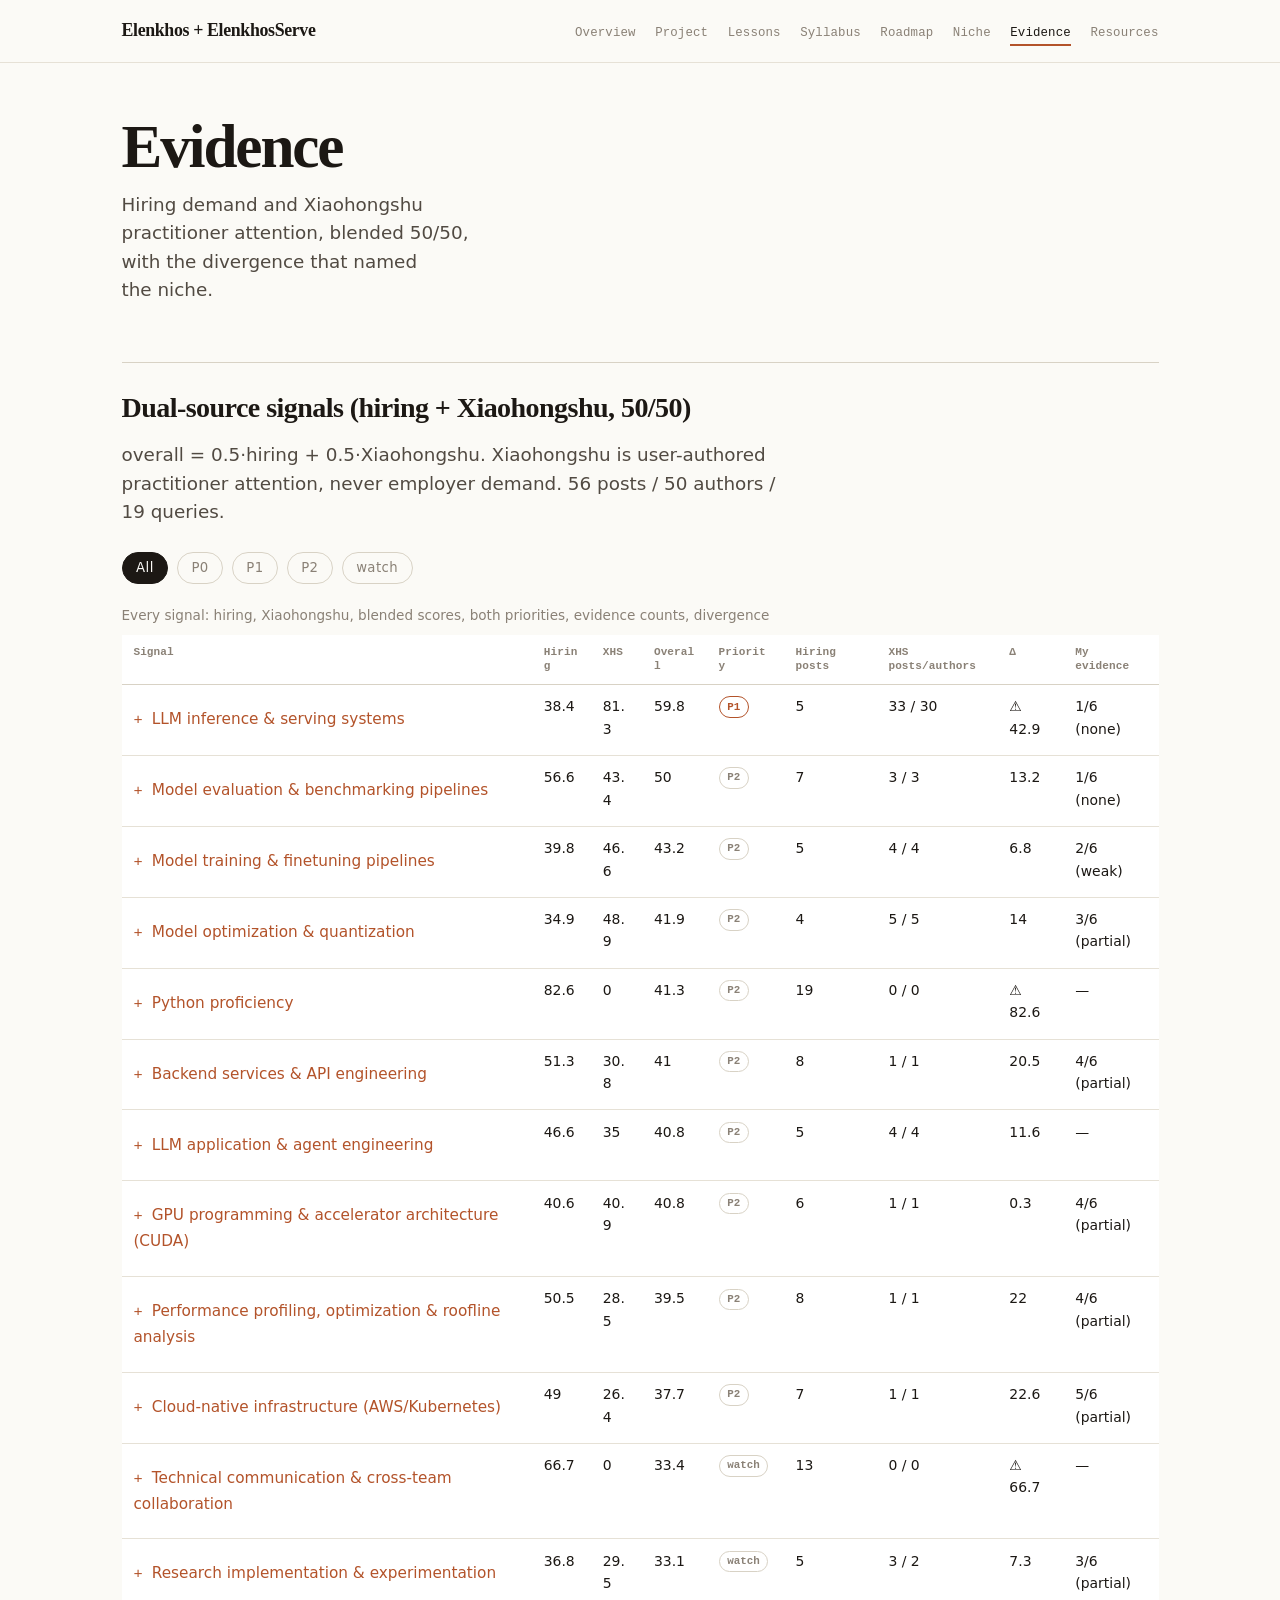
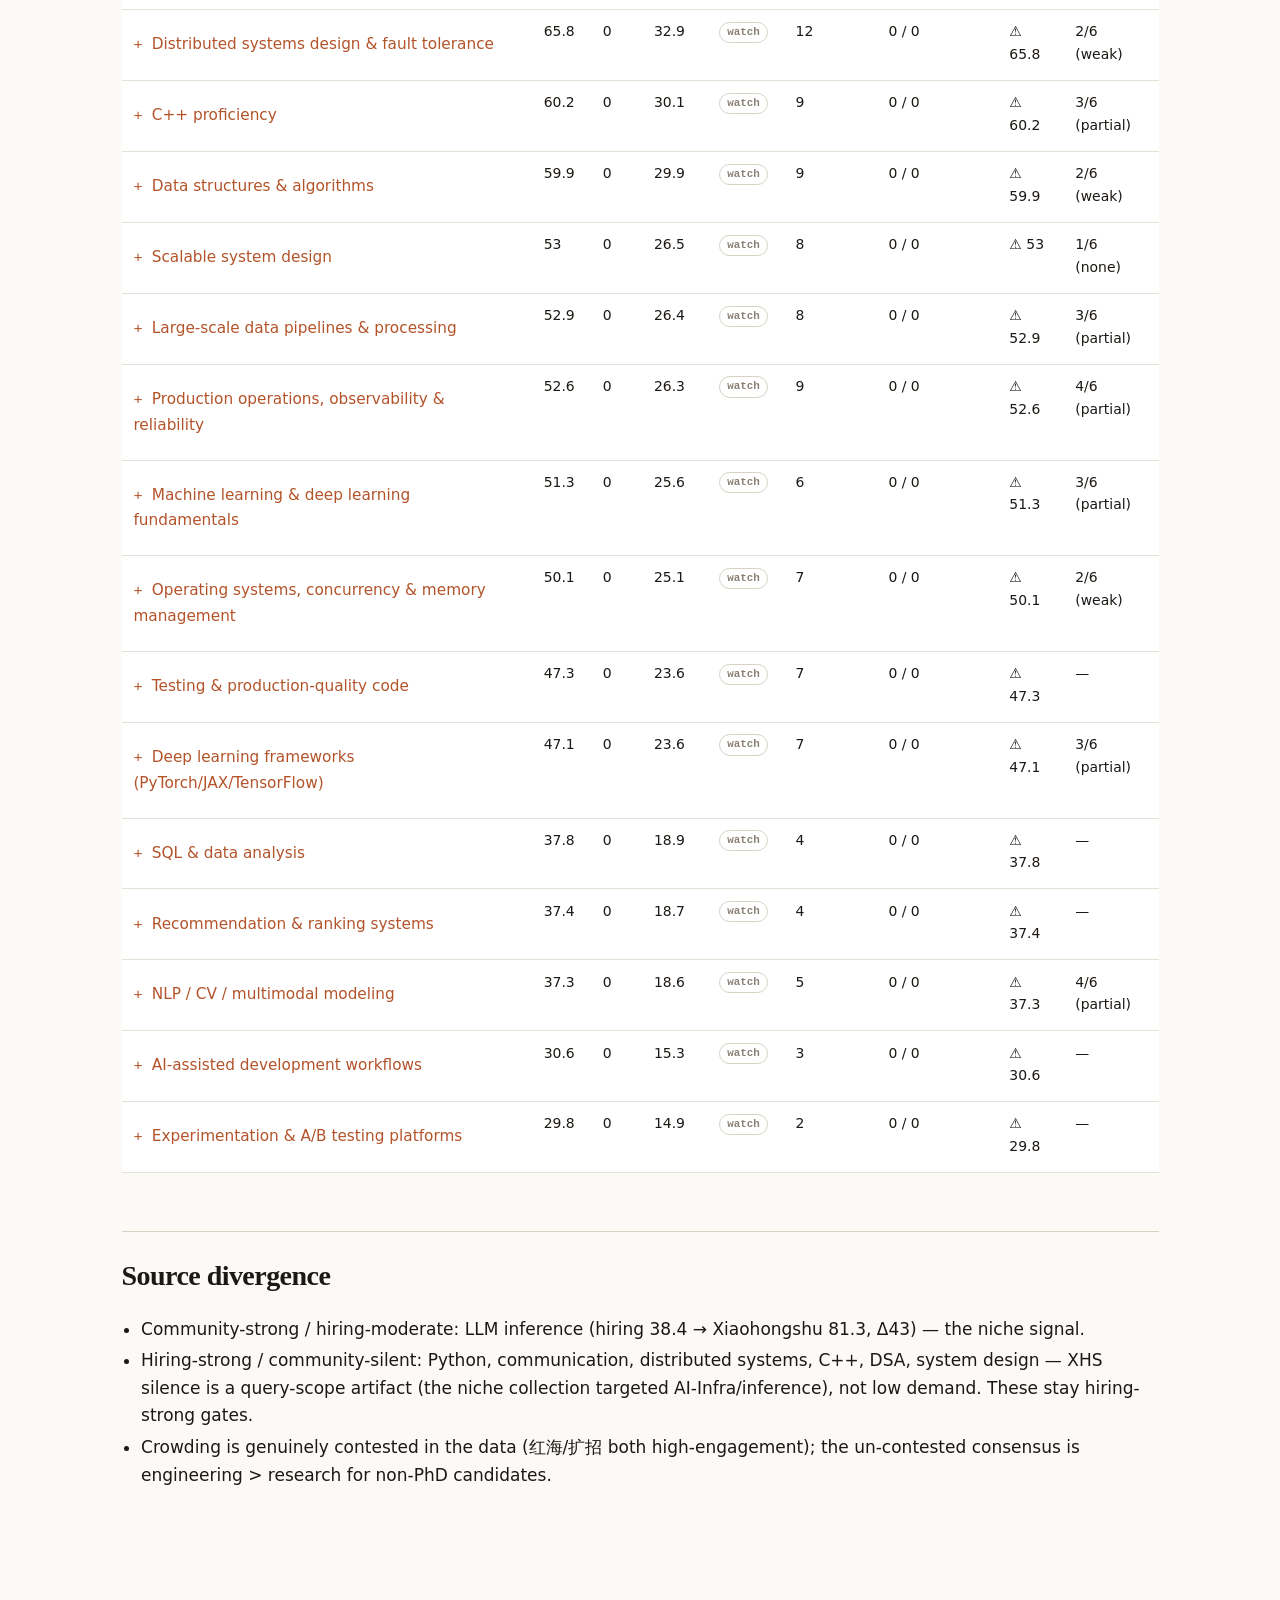
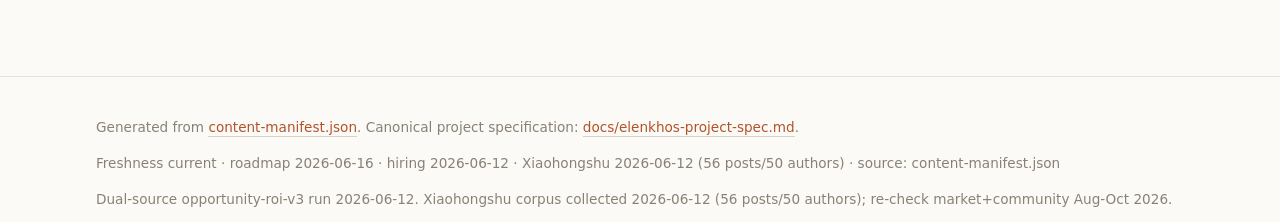
==== pages/evidence.html @ c069cb3c "Publish Elenkhos roadmap site" ====
<!DOCTYPE html>
<html lang="en"><head>
<meta charset="utf-8"><meta name="viewport" content="width=device-width, initial-scale=1">
<title>Evidence · Elenkhos + ElenkhosServe</title><meta name="description" content="Hiring demand and Xiaohongshu practitioner attention, blended 50/50, with the divergence that named the niche.">
<link rel="stylesheet" href="../styles.css?v=20260615c"></head>
<body data-page="evidence">
<a class="skip-link" href="#main">Skip to content</a>
<header class="site-header"><div class="header-inner">
<a class="site-title" href="../index.html">Elenkhos + ElenkhosServe</a>
<nav class="site-nav" aria-label="Site"><ul>
<li><a href="../index.html">Overview</a></li>
<li><a href="../pages/projects.html">Project</a></li>
<li><a href="../pages/lessons.html">Lessons</a></li>
<li><a href="../pages/syllabus.html">Syllabus</a></li>
<li><a href="../pages/roadmap.html">Roadmap</a></li>
<li><a href="../pages/niche.html">Niche</a></li>
<li><a href="../pages/evidence.html" aria-current="page">Evidence</a></li>
<li><a href="../pages/resources.html">Resources</a></li>
</ul></nav></div></header>
<main id="main" data-canonical-id="page-evidence">
<h1>Evidence</h1><p class="lede">Hiring demand and Xiaohongshu practitioner attention, blended 50/50, with the divergence that named the niche.</p>
<noscript><p>This site renders from <a href="../content-manifest.json">content-manifest.json</a>. Enable JavaScript or read the canonical data files.</p></noscript>
</main>
<footer class="site-footer"><div class="inner">
<p>Generated from <a href="../content-manifest.json">content-manifest.json</a>. Canonical project specification: <a href="../docs/elenkhos-project-spec.md">docs/elenkhos-project-spec.md</a>.</p>
</div></footer>
<script src="../manifest-data.js?v=20260615c"></script><script src="../signals-data.js?v=20260615a"></script><script src="../app.js?v=20260615c"></script>
</body></html>
---- styles.css ----
/* Original warm-paper minimalist direction (huashu-design pass).
   Direction: quiet editorial notes with rust accents, serif display type,
   compact experiment tables, visible configs and gates, and hairline hierarchy.
   Invariants preserved: :focus-visible, prefers-reduced-motion,
   .visually-hidden, .table-wrap, text-labeled chips. */

:root {
  --paper:   #fbfaf6;
  --raise:   #ffffff;
  --ink:     #1c1814;
  --ink-2:   #514a42;
  --ink-3:   #8a8176;
  --rule:    #e6e1d6;
  --rule-2:  #d8d2c5;
  --accent:  #b3532a;
  --accent-2:#8f3f1d;
  --accent-wash:#f6ece4;
  --good:    #4a6b3a;
  --warn:    #9a7320;
  --danger:  #9a4a37;
  --maxw: 46rem;
  --wide: 64rem;
  --serif: "Iowan Old Style", "Palatino Linotype", Palatino, "Book Antiqua", Georgia, serif;
  --sans: -apple-system, BlinkMacSystemFont, "Segoe UI", system-ui, sans-serif;
  --mono: "SF Mono", "JetBrains Mono", ui-monospace, Menlo, monospace;
  font-size: 17px;
}

* { box-sizing: border-box; }
html, body { margin: 0; padding: 0; }
body {
  background: var(--paper); color: var(--ink);
  font-family: var(--sans); line-height: 1.62;
  -webkit-font-smoothing: antialiased; text-rendering: optimizeLegibility;
}
::selection { background: var(--accent-wash); }

a { color: var(--accent); text-decoration: none; border-bottom: 1px solid var(--rule-2); padding-bottom: 1px; }
a:hover { color: var(--accent-2); border-bottom-color: currentColor; }
a:focus-visible, button:focus-visible, [tabindex]:focus-visible, summary:focus-visible, select:focus-visible {
  outline: 2px solid var(--accent); outline-offset: 3px; border-radius: 2px;
}

.skip-link { position: absolute; left: -9999px; top: 0; background: var(--ink); color: var(--paper); padding: .5rem 1rem; z-index: 50; }
.skip-link:focus { left: .5rem; top: .5rem; }

/* ---------- header ---------- */
header.site-header { border-bottom: 1px solid var(--rule); background: rgba(251,250,246,.96); position: sticky; top: 0; z-index: 20; }
.header-inner { max-width: var(--wide); margin: 0 auto; padding: .75rem 1.5rem; display: flex; flex-wrap: wrap; align-items: center; gap: .6rem 1.1rem; }
.site-title { font-family: var(--serif); font-weight: 700; font-size: 1.05rem; letter-spacing: -.02em; color: var(--ink); border: 0; margin-right: auto; }
.site-title:hover { color: var(--accent); }
nav.site-nav ul { display: flex; flex-wrap: wrap; gap: 0 1.15rem; list-style: none; margin: 0; padding: 0; }
nav.site-nav a { color: var(--ink-3); font-family: var(--mono); font-size: .73rem; letter-spacing: .01em; text-transform: none; border: 0; padding: .25rem 0; }
nav.site-nav a[aria-current="page"] { color: var(--ink); border-bottom: 2px solid var(--accent); }
nav.site-nav a:hover { color: var(--ink); }

/* ---------- type ---------- */
main { max-width: var(--maxw); margin: 0 auto; padding: 2.8rem 1.5rem 6rem; overflow-wrap: anywhere; }
main.wide, body[data-page="roadmap"] main, body[data-page="projects"] main, body[data-page="evidence"] main, body[data-page="resources"] main { max-width: var(--wide); }
.project-facts dd { overflow-wrap: anywhere; }
h1 { font-family: var(--serif); font-weight: 600; font-size: clamp(2.2rem, 5vw, 3.6rem); line-height: 1.04; letter-spacing: -.035em; margin: .3rem 0 .7rem; text-wrap: balance; }
h2 { font-family: var(--serif); font-weight: 600; font-size: 1.65rem; letter-spacing: -.02em; margin: 3.4rem 0 .65rem; padding-top: 1.25rem; border-top: 1px solid var(--rule-2); scroll-margin-top: 5rem; }
h3 { font-family: var(--serif); font-weight: 600; font-size: 1.12rem; letter-spacing: -.01em; margin: 1.65rem 0 .35rem; }
h4 { margin: 1.8rem 0 .4rem; font: 700 .78rem/1.3 var(--mono); letter-spacing: .02em; text-transform: uppercase; color: var(--ink-2); }
p { text-wrap: pretty; }
.lede { font-size: 1.08rem; line-height: 1.55; color: var(--ink-2); font-weight: 450; max-width: 58ch; margin: .2rem 0 1.5rem; }
main > p.lede:first-of-type { max-width: 32ch; }
strong { font-weight: 650; }

/* ---------- surfaces: hairline-first, not card-soup ---------- */
.card { background: transparent; border: 0; border-top: 1px solid var(--rule-2); border-radius: 0; padding: 1rem 0 0; margin: 1.6rem 0; box-shadow: none; }
.card h3 { margin-top: 0; }
.detail-panel { border-top: 3px solid var(--accent); }
.grid { display: grid; gap: 1.4rem 2.2rem; }
@media (min-width: 720px) { .grid-2 { grid-template-columns: 1fr 1fr; } .grid-3 { grid-template-columns: repeat(3,1fr); } }

dl { margin: .5rem 0; }
dt { font: .7rem/1.3 var(--mono); letter-spacing: .02em; text-transform: none; color: var(--ink-3); margin-top: 1rem; }
dd { margin: .1rem 0 0; }

/* ---------- chips: quiet, text-first ---------- */
.chip { display: inline-block; font: 600 .64rem/1.4 var(--mono); letter-spacing: 0; text-transform: none;
  padding: .12rem .45rem; border: 1px solid var(--rule-2); border-radius: 999px; color: var(--ink-3); background: transparent; white-space: nowrap; vertical-align: middle; }
.chip.status-must_do_now { color: var(--good); border-color: var(--good); }
.chip.status-selective_now { color: var(--accent); border-color: var(--accent); }
.chip.status-later { color: var(--warn); border-color: color-mix(in srgb, var(--warn) 50%, var(--rule-2)); }
.chip.status-optional { color: var(--ink-3); }
.chip.status-cut_for_now, .chip.decision-rejected { color: var(--danger); border-color: color-mix(in srgb, var(--danger) 45%, var(--rule-2)); }
.chip.priority-P0 { color: var(--paper); background: var(--accent); border-color: var(--accent); }
.chip.priority-P1 { color: var(--accent); border-color: var(--accent); }
.chip.priority-P2, .chip.priority-watch { color: var(--ink-3); }
.chip.lane { border-style: dashed; }
.scorerow { display: flex; flex-wrap: wrap; gap: .4rem; margin: .5rem 0; }
.chip.src-market { color: var(--ink-2); border-color: var(--rule-2); }
.chip.src-xhs { color: var(--accent); border-color: color-mix(in srgb, var(--accent) 40%, var(--rule-2)); }
.chip.src-overall { color: var(--paper); background: var(--ink); border-color: var(--ink); }

/* ---------- tables: editorial, ruled ---------- */
table { border-collapse: collapse; width: 100%; font-size: .82rem; font-variant-numeric: tabular-nums; background: var(--raise); }
caption { text-align: left; color: var(--ink-3); font-size: .8rem; padding: 0 0 .5rem; }
th, td { text-align: left; padding: .6rem .7rem; border-bottom: 1px solid var(--rule); vertical-align: top; }
thead th { font: 600 .65rem/1.3 var(--mono); letter-spacing: .01em; text-transform: none; color: var(--ink-3); border-bottom: 1.5px solid var(--rule-2); }
tbody tr:hover { background: color-mix(in srgb, var(--accent-wash) 50%, transparent); }
.table-wrap { overflow-x: auto; border: 0; }

/* ---------- capacity ---------- */
.capacity-bar { height: 6px; background: var(--rule); border-radius: 0; overflow: hidden; margin: .5rem 0; }
.capacity-bar > span { display: block; height: 100%; background: var(--accent); }
.capacity-note { font-size: .85rem; color: var(--ink-2); }

/* ---------- the numbered project/path spine (signature detail) ---------- */
.path { list-style: none; margin: 1.5rem 0; padding: 0; }
.path li { position: relative; padding: 1.1rem 0 1.1rem 3.3rem; border-top: 1px solid var(--rule); }
.path li:last-child { border-bottom: 1px solid var(--rule); }
.path .dot { position: absolute; left: 0; top: 1rem; width: 2.1rem; height: 2.1rem; border: 0; background: transparent;
  display: flex; align-items: flex-start; justify-content: flex-start; box-shadow: none;
  font-family: var(--serif); font-size: 1.35rem; font-weight: 600; color: var(--rule-2); }
.path li[data-status="must_do_now"] .dot { color: var(--good); }
.path li[data-status="selective_now"] .dot { color: var(--accent); }
.path li[data-status="later"] .dot { color: var(--ink-3); }
.path strong { font-size: 1rem; font-weight: 700; letter-spacing: -.01em; }
.path-meta { font: .75rem/1.5 var(--mono); color: var(--ink-3); margin-top: .15rem; }
.path details, details { border: 0; border-radius: 0; padding: 0; margin: .5rem 0; background: transparent; }
details summary { cursor: pointer; font-size: .9rem; color: var(--accent); list-style: none; padding: .2rem 0; }
details summary::-webkit-details-marker { display: none; }
details summary::before { content: "+ "; font-family: var(--mono); }
details[open] summary::before { content: "– "; }
details[open] summary { color: var(--ink-2); }
.code-panel { border-top: 1px solid var(--rule); padding-top: .35rem; }
.pipeline-panel { border-top: 1px solid var(--rule); padding-top: .35rem; }
.pipeline-panel .project-facts { margin-top: .75rem; }

/* ---------- training pipeline: data flow + sanity-vs-scale phases ---------- */
.data-flow { list-style: none; counter-reset: flow; padding-left: 0; margin: .5rem 0 1.3rem; }
.data-flow > li { counter-increment: flow; position: relative; border-left: 2px solid var(--rule-2); padding: .3rem 0 .45rem 2.2rem; margin: 0; }
.data-flow > li::before { content: counter(flow); position: absolute; left: .5rem; top: .25rem; font: 600 .95rem/1 var(--serif); color: var(--accent); }
.training-phases { margin: 1rem 0 1.4rem; }
.phase-card { border-left: 3px solid var(--rule-2); padding: .15rem 0 .15rem 1rem; margin: 0; }
.phase-card.is-sanity { border-left-color: var(--good); }
.phase-card.is-scale { border-left-color: var(--accent); }
.phase-card h4, .phase-card h5 { margin: 0 0 .15rem; font: 700 .85rem/1.35 var(--mono); letter-spacing: .01em; color: var(--ink); text-transform: none; }
.phase-card .project-facts { margin-top: .35rem; }
.code-panel pre {
  max-width: 100%;
  overflow-x: auto;
  padding: .9rem 1rem;
  border: 1px solid var(--rule);
  border-radius: 4px;
  background: var(--raise);
  color: var(--ink);
  font: .78rem/1.55 var(--mono);
  tab-size: 2;
}
.code-panel code { font: inherit; white-space: pre; }
.config {
  max-width: 100%;
  overflow-x: auto;
  margin: .7rem 0 1.2rem;
  padding: 1rem 1.1rem;
  border: 1px solid #3a3028;
  border-radius: 5px;
  background: #241f1a;
  color: #f3eee7;
  font: .77rem/1.6 var(--mono);
  white-space: pre;
  tab-size: 2;
}
main > section { scroll-margin-top: 5rem; }
body[data-page="lessons"] main > section { padding-bottom: 1rem; }
body[data-page="lessons"] main > section + section { margin-top: 2.5rem; }

/* ---------- filters ---------- */
.filterbar { display: flex; flex-wrap: wrap; gap: .5rem; margin: 1.2rem 0; }
.filterbar button { border: 1px solid var(--rule-2); background: transparent; border-radius: 999px; padding: .25rem .8rem; font: inherit; font-size: .78rem; letter-spacing: .03em; cursor: pointer; color: var(--ink-3); }
.filterbar button:hover { color: var(--ink); border-color: var(--ink-3); }
.filterbar button[aria-pressed="true"] { background: var(--ink); color: var(--paper); border-color: var(--ink); }
.filterbar a.chip { text-decoration: none; }

/* ---------- dependency board ---------- */
.dep-board { display: grid; gap: 1.4rem; margin: 1.4rem 0; }
@media (min-width: 860px) { .dep-board { grid-template-columns: repeat(4,1fr); } }
.dep-col { border-top: 1.5px solid var(--rule-2); padding-top: .5rem; }
.dep-col h3 { margin: 0 0 .5rem; font-family: var(--sans); font-size: .68rem; letter-spacing: .07em; text-transform: uppercase; color: var(--ink-3); font-weight: 600; }
.unit-node { display: block; width: 100%; text-align: left; border: 0; border-left: 2px solid var(--rule-2); border-radius: 0; padding: .45rem 0 .55rem .7rem; margin: 0 0 .9rem; background: transparent; cursor: pointer; font: inherit; color: inherit; }
.unit-node:hover { border-left-color: var(--accent); }
.unit-node strong { font-weight: 700; }
.unit-node .hours { color: var(--ink-3); font-size: .78rem; display: block; margin-top: .15rem; }
.unit-node[aria-pressed="true"] { border-left-color: var(--accent); border-left-width: 3px; }
.unit-node.is-prereq { border-left-color: var(--good); }
.unit-node.dimmed { opacity: .42; }

/* exercise / gate list */
.gate-list-block { list-style: none; padding: 0; margin: .6rem 0; }
.gate-list-block > li { border-left: 2px solid var(--rule-2); padding: .35rem 0 .35rem .8rem; margin: .55rem 0; }
ul { padding-left: 1.15rem; }
li { margin: .25rem 0; }

footer.site-footer { border-top: 1px solid var(--rule); margin-top: 4rem; padding: 1.5rem; font-size: .8rem; color: var(--ink-3); }
.site-footer .inner { max-width: var(--wide); margin: 0 auto; }
.provenance { font-size: .8rem; color: var(--ink-3); }

.visually-hidden { position: absolute; width: 1px; height: 1px; margin: -1px; padding: 0; overflow: hidden; clip: rect(0 0 0 0); white-space: nowrap; border: 0; }

/* motion: one quiet settle; honor reduced-motion */
main { animation: rise .4s ease both; }
@keyframes rise { from { opacity: 0; transform: translateY(4px); } to { opacity: 1; transform: none; } }
button, .unit-node, a, summary, .chip { transition: color .15s ease, border-color .15s ease, background-color .15s ease, opacity .15s ease; }
@media (prefers-reduced-motion: reduce) {
  *, *::before, *::after { transition-duration: .01ms !important; animation-duration: .01ms !important; animation-iteration-count: 1 !important; scroll-behavior: auto !important; }
  main { animation: none; }
}
@media (max-width: 640px) {
  :root { font-size: 16px; }
  .header-inner { padding: .7rem 1.1rem; }
  nav.site-nav { order: 3; width: 100%; overflow-x: auto; padding-bottom: .2rem; }
  nav.site-nav ul { width: max-content; flex-wrap: nowrap; }
  main { padding: 1.6rem 1.1rem 4rem; }
  h2 { margin-top: 2.2rem; }
  th, td { min-width: 8rem; }
}
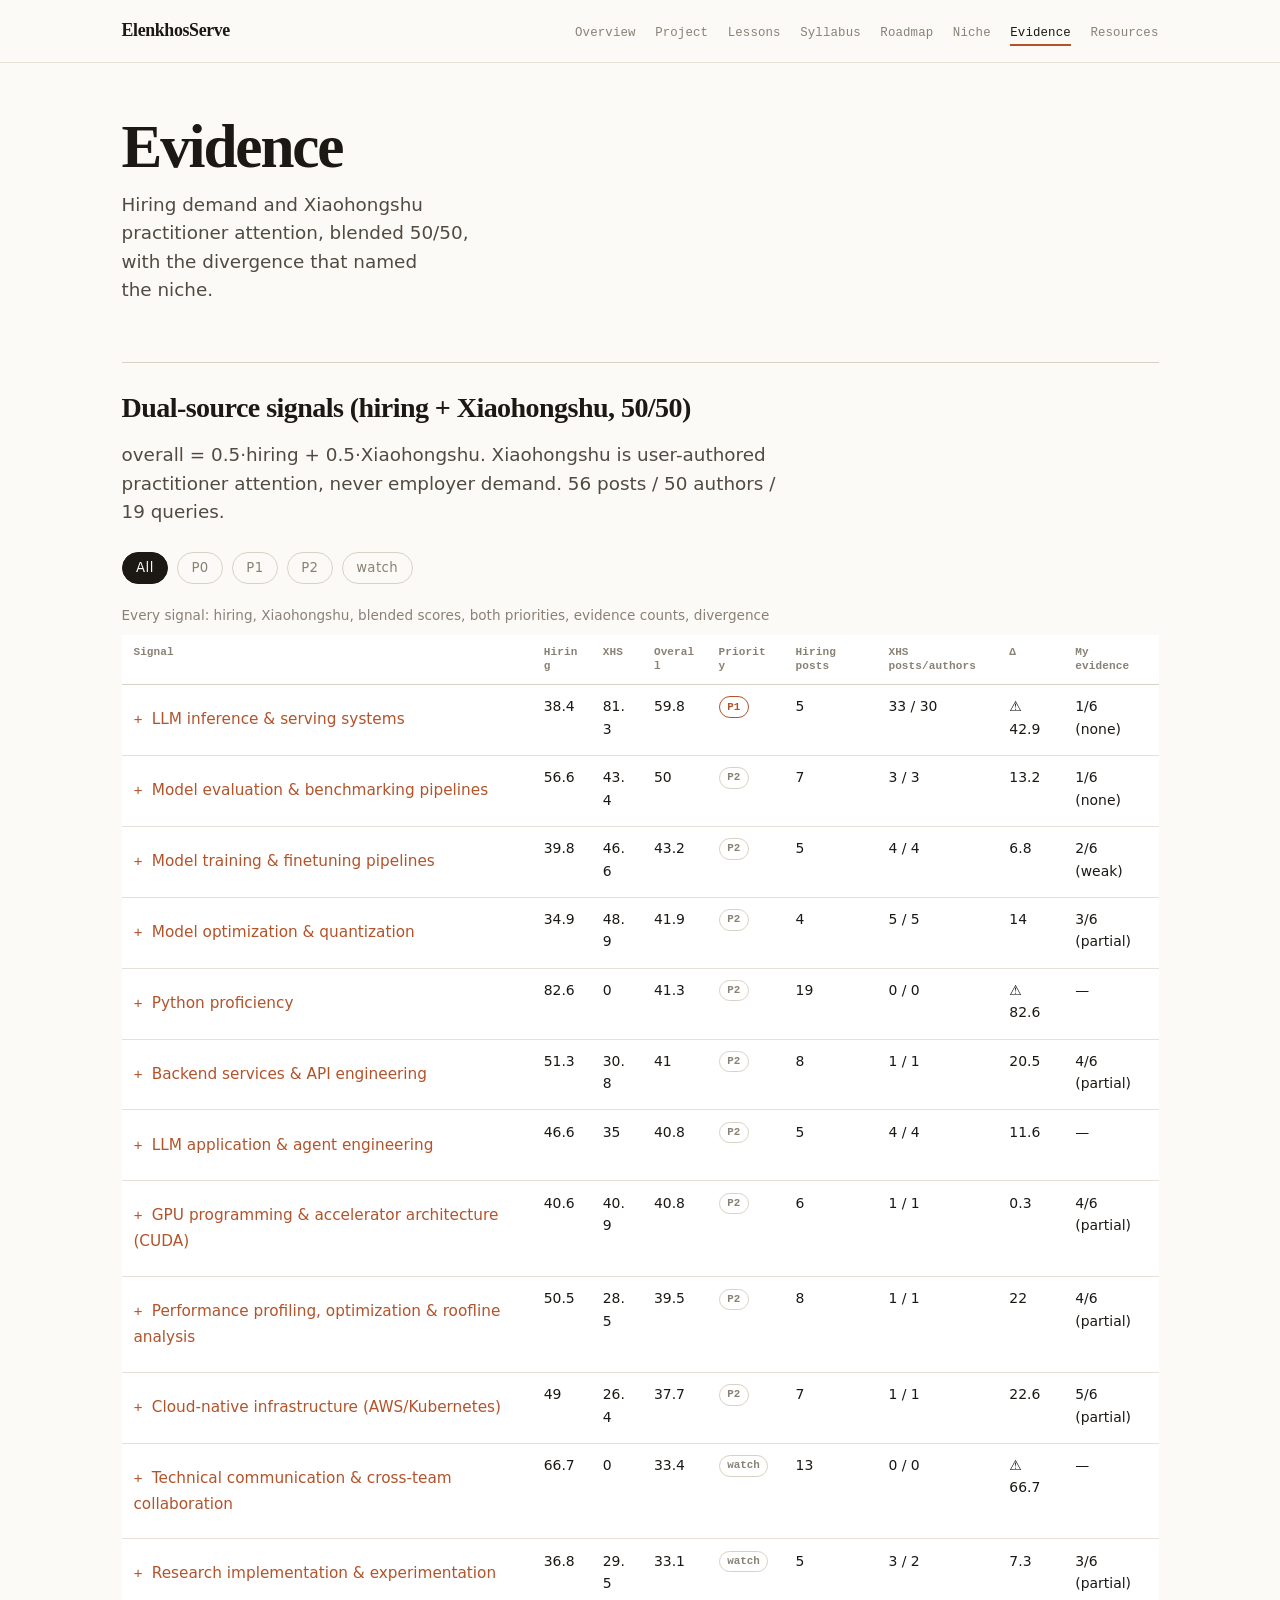
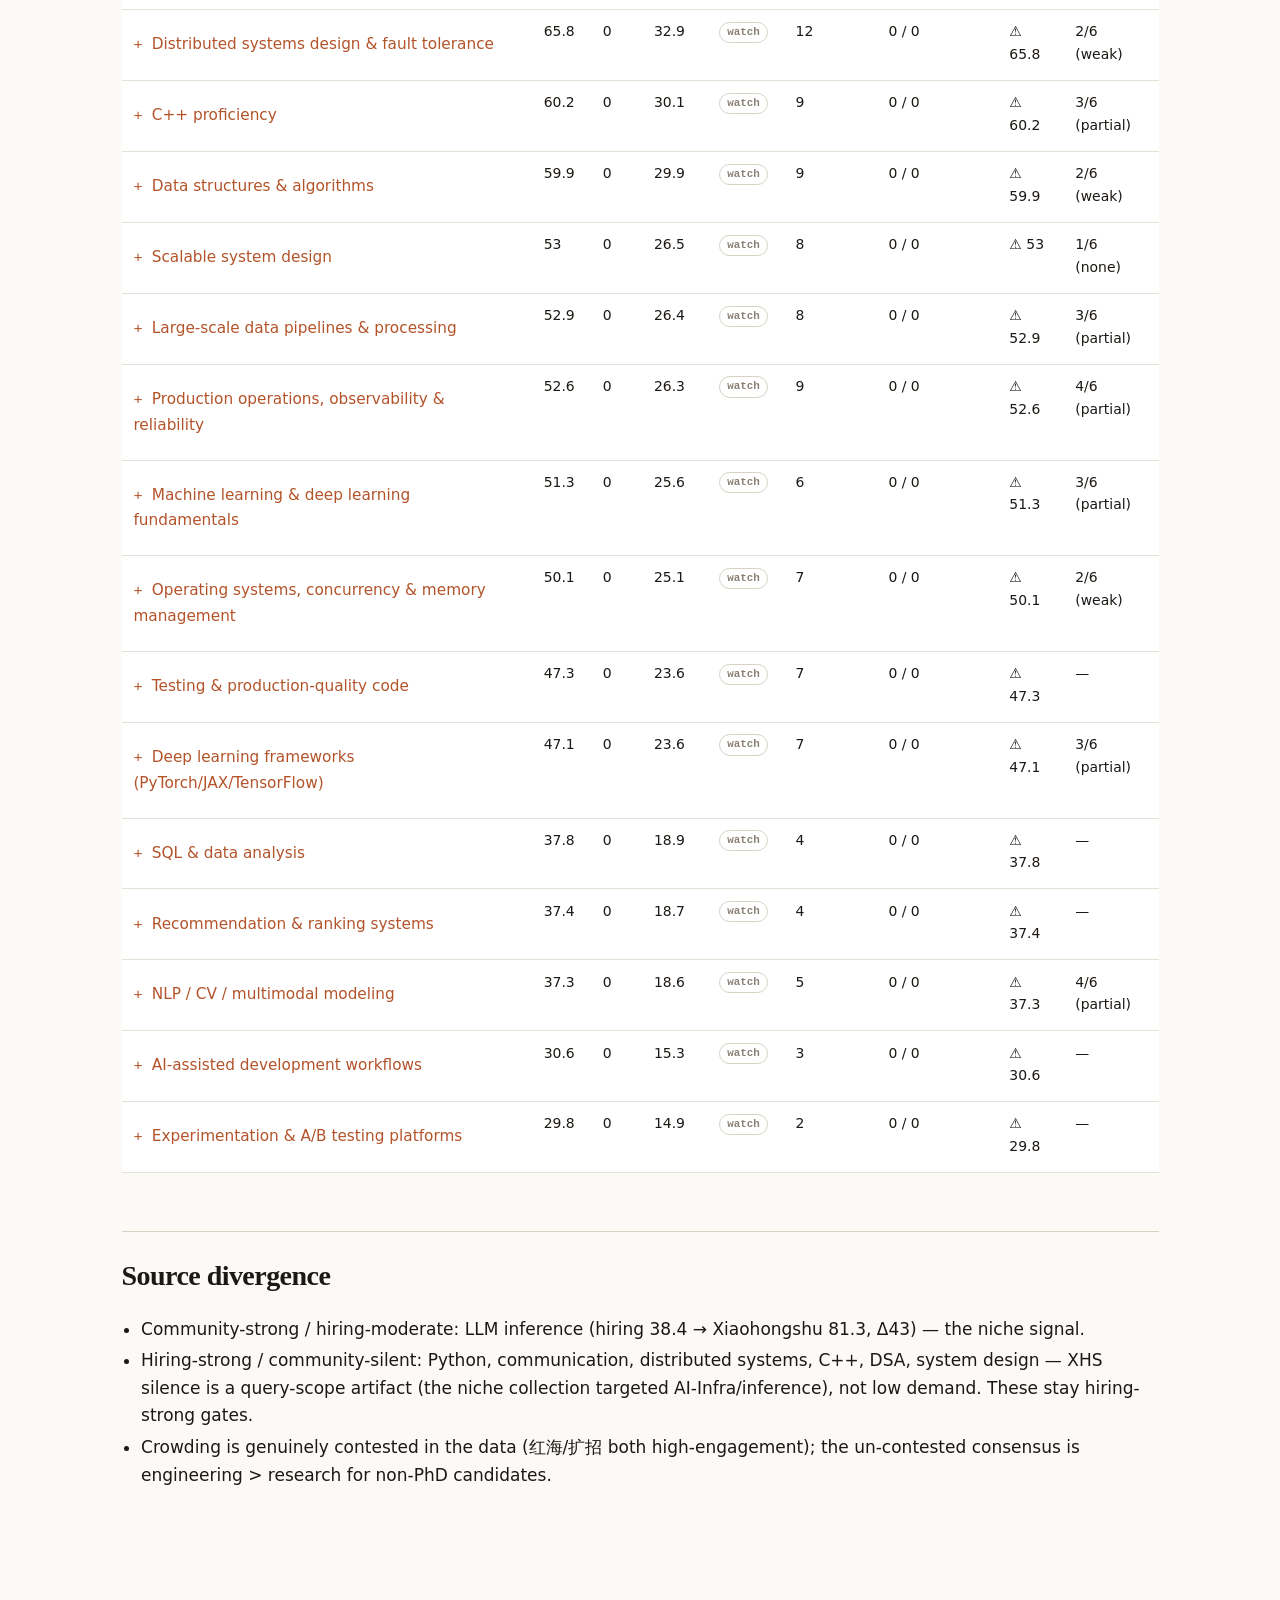
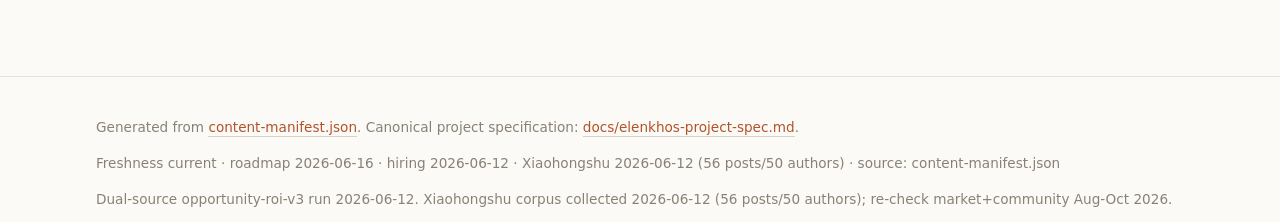
==== commit d47bb544: "Refocus site: single 12-week LLM inference-scheduler project Full revision from the two-package trai" ====
--- a/pages/evidence.html
+++ b/pages/evidence.html
@@ -1,12 +1,12 @@
 <!DOCTYPE html>
 <html lang="en"><head>
 <meta charset="utf-8"><meta name="viewport" content="width=device-width, initial-scale=1">
-<title>Evidence · Elenkhos + ElenkhosServe</title><meta name="description" content="Hiring demand and Xiaohongshu practitioner attention, blended 50/50, with the divergence that named the niche.">
-<link rel="stylesheet" href="../styles.css?v=20260615c"></head>
+<title>Evidence · ElenkhosServe</title><meta name="description" content="Hiring demand and Xiaohongshu practitioner attention, blended 50/50, with the divergence that named the niche.">
+<link rel="stylesheet" href="../styles.css?v=20260616a"></head>
 <body data-page="evidence">
 <a class="skip-link" href="#main">Skip to content</a>
 <header class="site-header"><div class="header-inner">
-<a class="site-title" href="../index.html">Elenkhos + ElenkhosServe</a>
+<a class="site-title" href="../index.html">ElenkhosServe</a>
 <nav class="site-nav" aria-label="Site"><ul>
 <li><a href="../index.html">Overview</a></li>
 <li><a href="../pages/projects.html">Project</a></li>
@@ -24,5 +24,5 @@
 <footer class="site-footer"><div class="inner">
 <p>Generated from <a href="../content-manifest.json">content-manifest.json</a>. Canonical project specification: <a href="../docs/elenkhos-project-spec.md">docs/elenkhos-project-spec.md</a>.</p>
 </div></footer>
-<script src="../manifest-data.js?v=20260615c"></script><script src="../signals-data.js?v=20260615a"></script><script src="../app.js?v=20260615c"></script>
+<script src="../manifest-data.js?v=20260616a"></script><script src="../signals-data.js?v=20260616a"></script><script src="../app.js?v=20260616a"></script>
 </body></html>
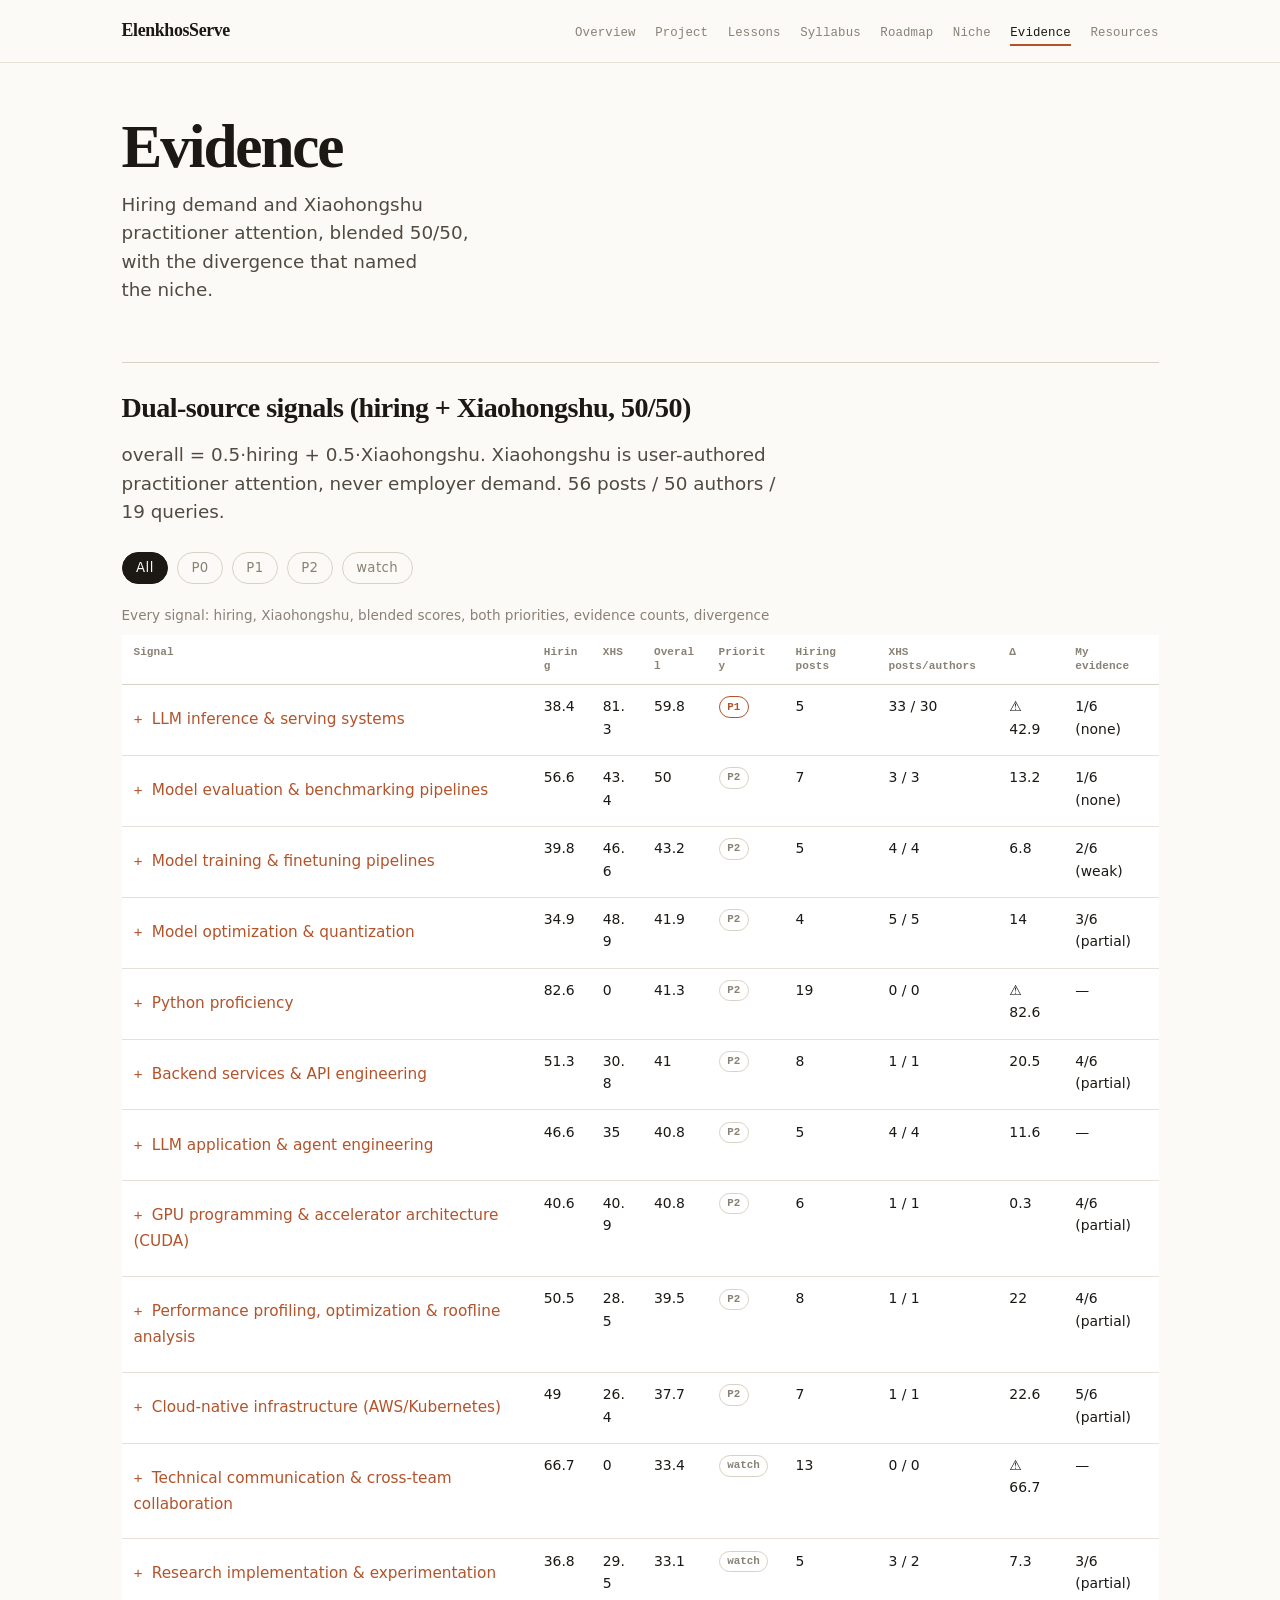
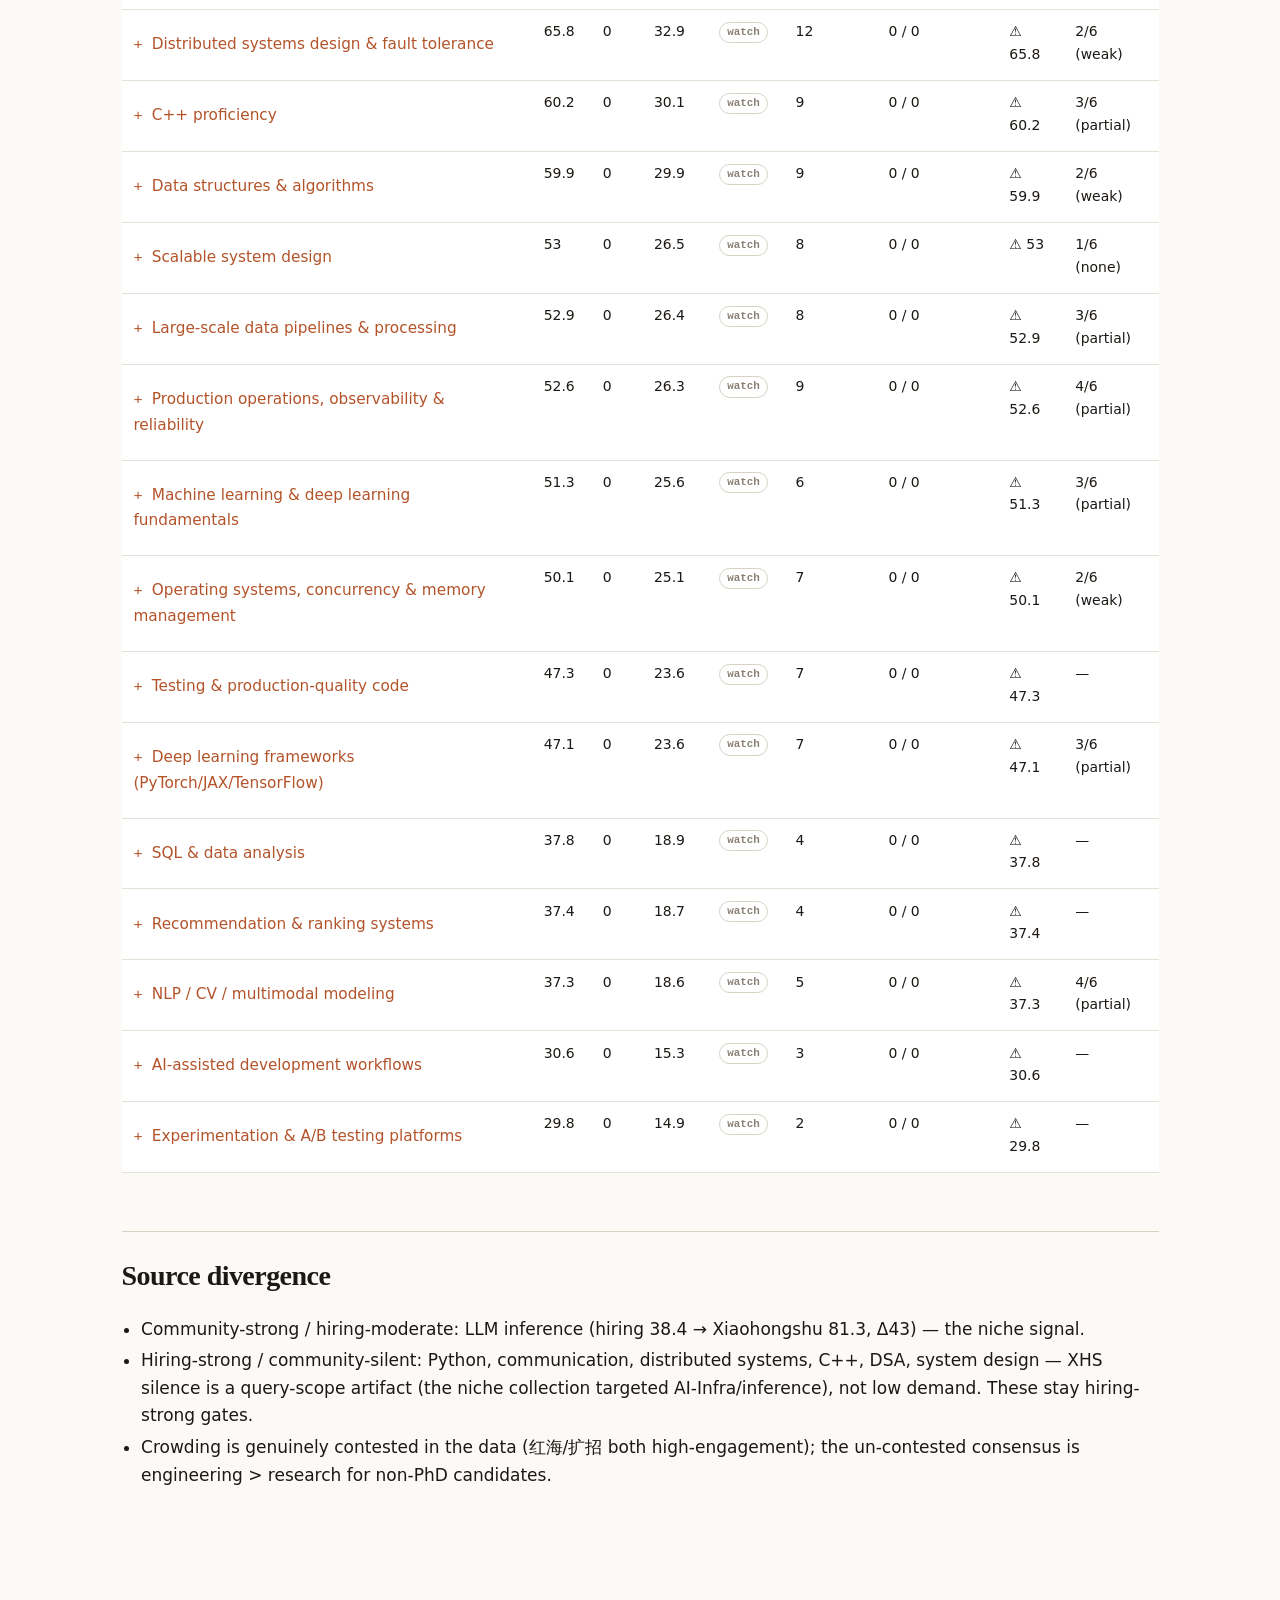
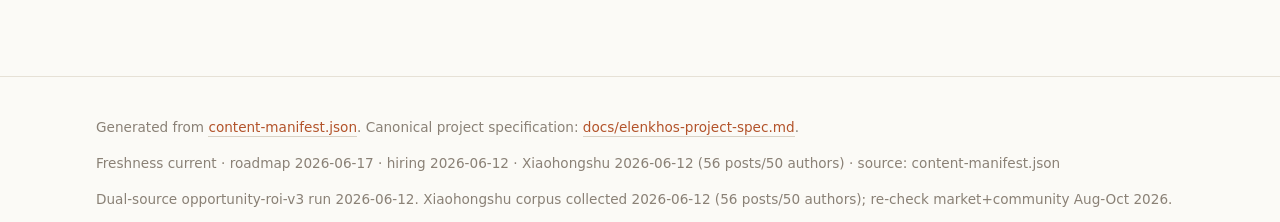
==== commit 4aac8a0d: "SOTA coverage, benchmark methodology, and model selection (Qwen3-0.6B) Q1 (SOTA): optimization menu " ====
--- a/pages/evidence.html
+++ b/pages/evidence.html
@@ -2,7 +2,7 @@
 <html lang="en"><head>
 <meta charset="utf-8"><meta name="viewport" content="width=device-width, initial-scale=1">
 <title>Evidence · ElenkhosServe</title><meta name="description" content="Hiring demand and Xiaohongshu practitioner attention, blended 50/50, with the divergence that named the niche.">
-<link rel="stylesheet" href="../styles.css?v=20260616a"></head>
+<link rel="stylesheet" href="../styles.css?v=20260617a"></head>
 <body data-page="evidence">
 <a class="skip-link" href="#main">Skip to content</a>
 <header class="site-header"><div class="header-inner">
@@ -24,5 +24,5 @@
 <footer class="site-footer"><div class="inner">
 <p>Generated from <a href="../content-manifest.json">content-manifest.json</a>. Canonical project specification: <a href="../docs/elenkhos-project-spec.md">docs/elenkhos-project-spec.md</a>.</p>
 </div></footer>
-<script src="../manifest-data.js?v=20260616a"></script><script src="../signals-data.js?v=20260616a"></script><script src="../app.js?v=20260616a"></script>
+<script src="../manifest-data.js?v=20260617a"></script><script src="../signals-data.js?v=20260617a"></script><script src="../app.js?v=20260617a"></script>
 </body></html>
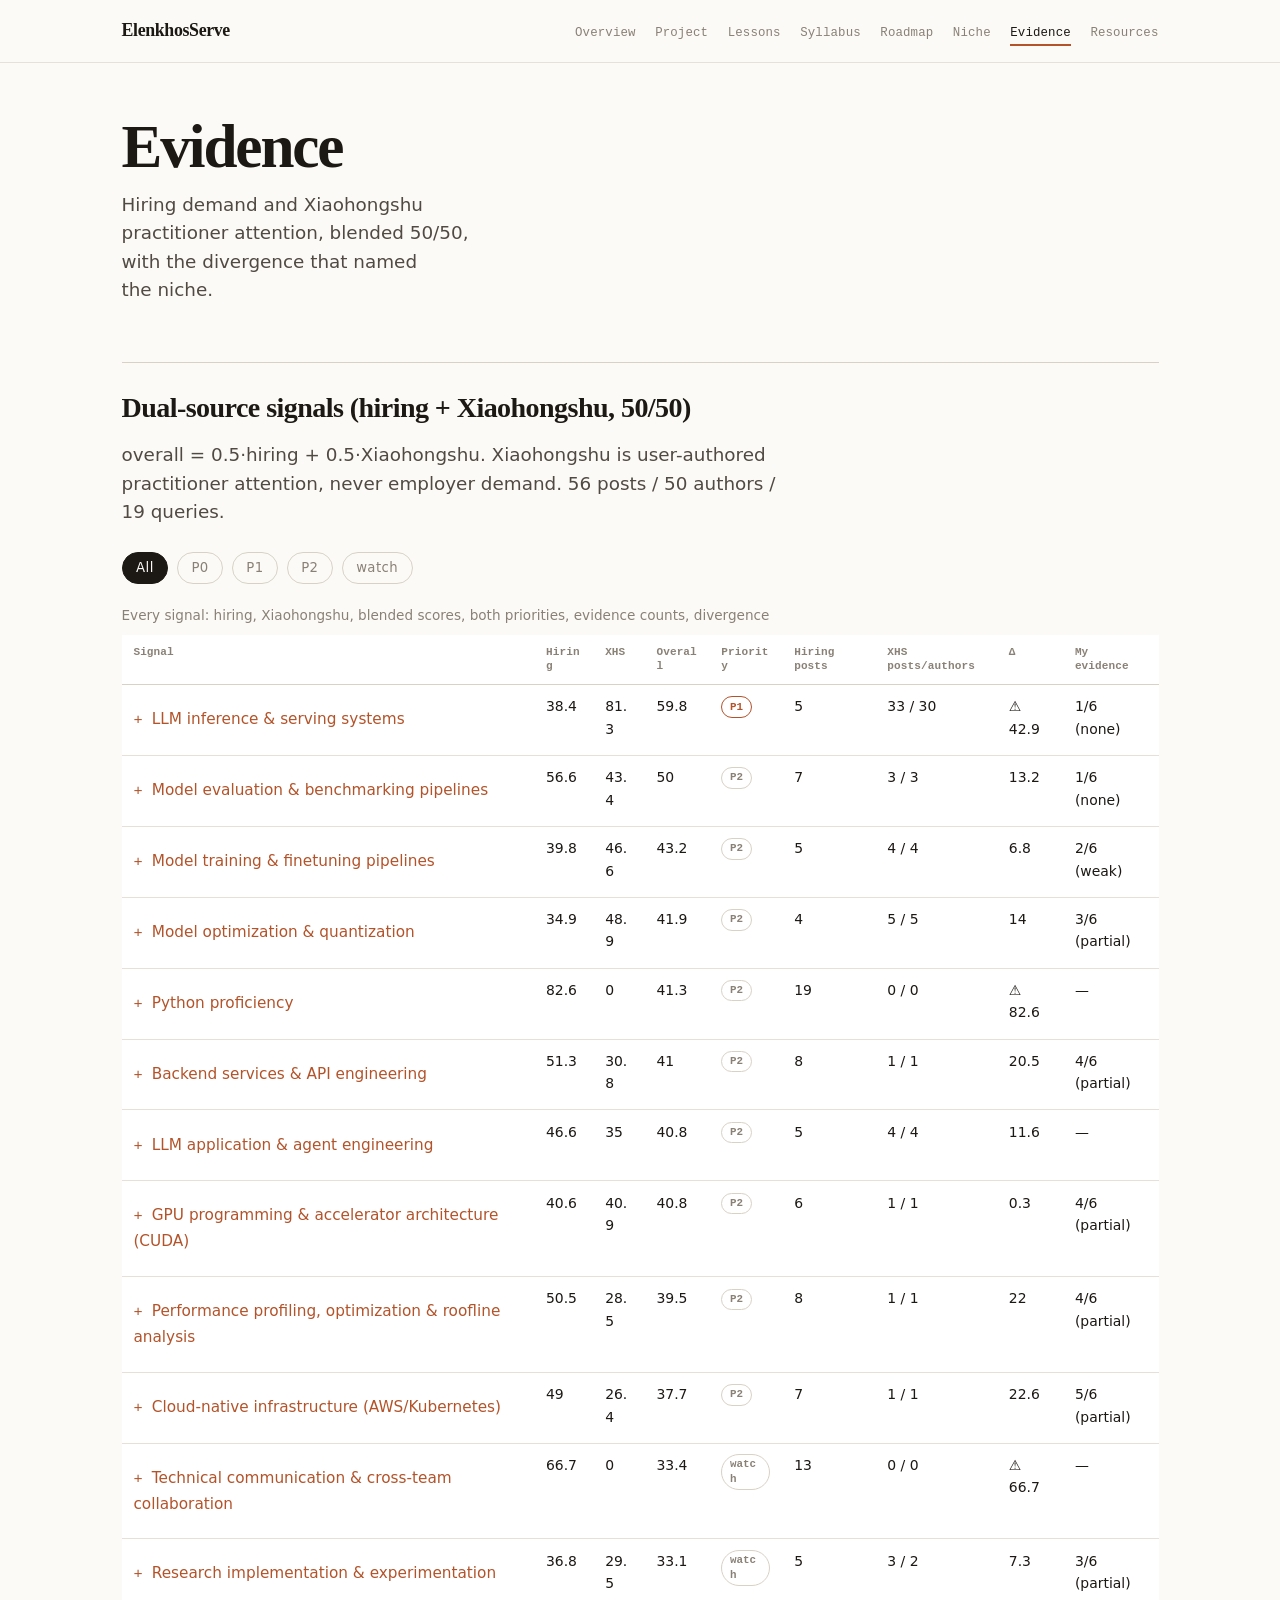
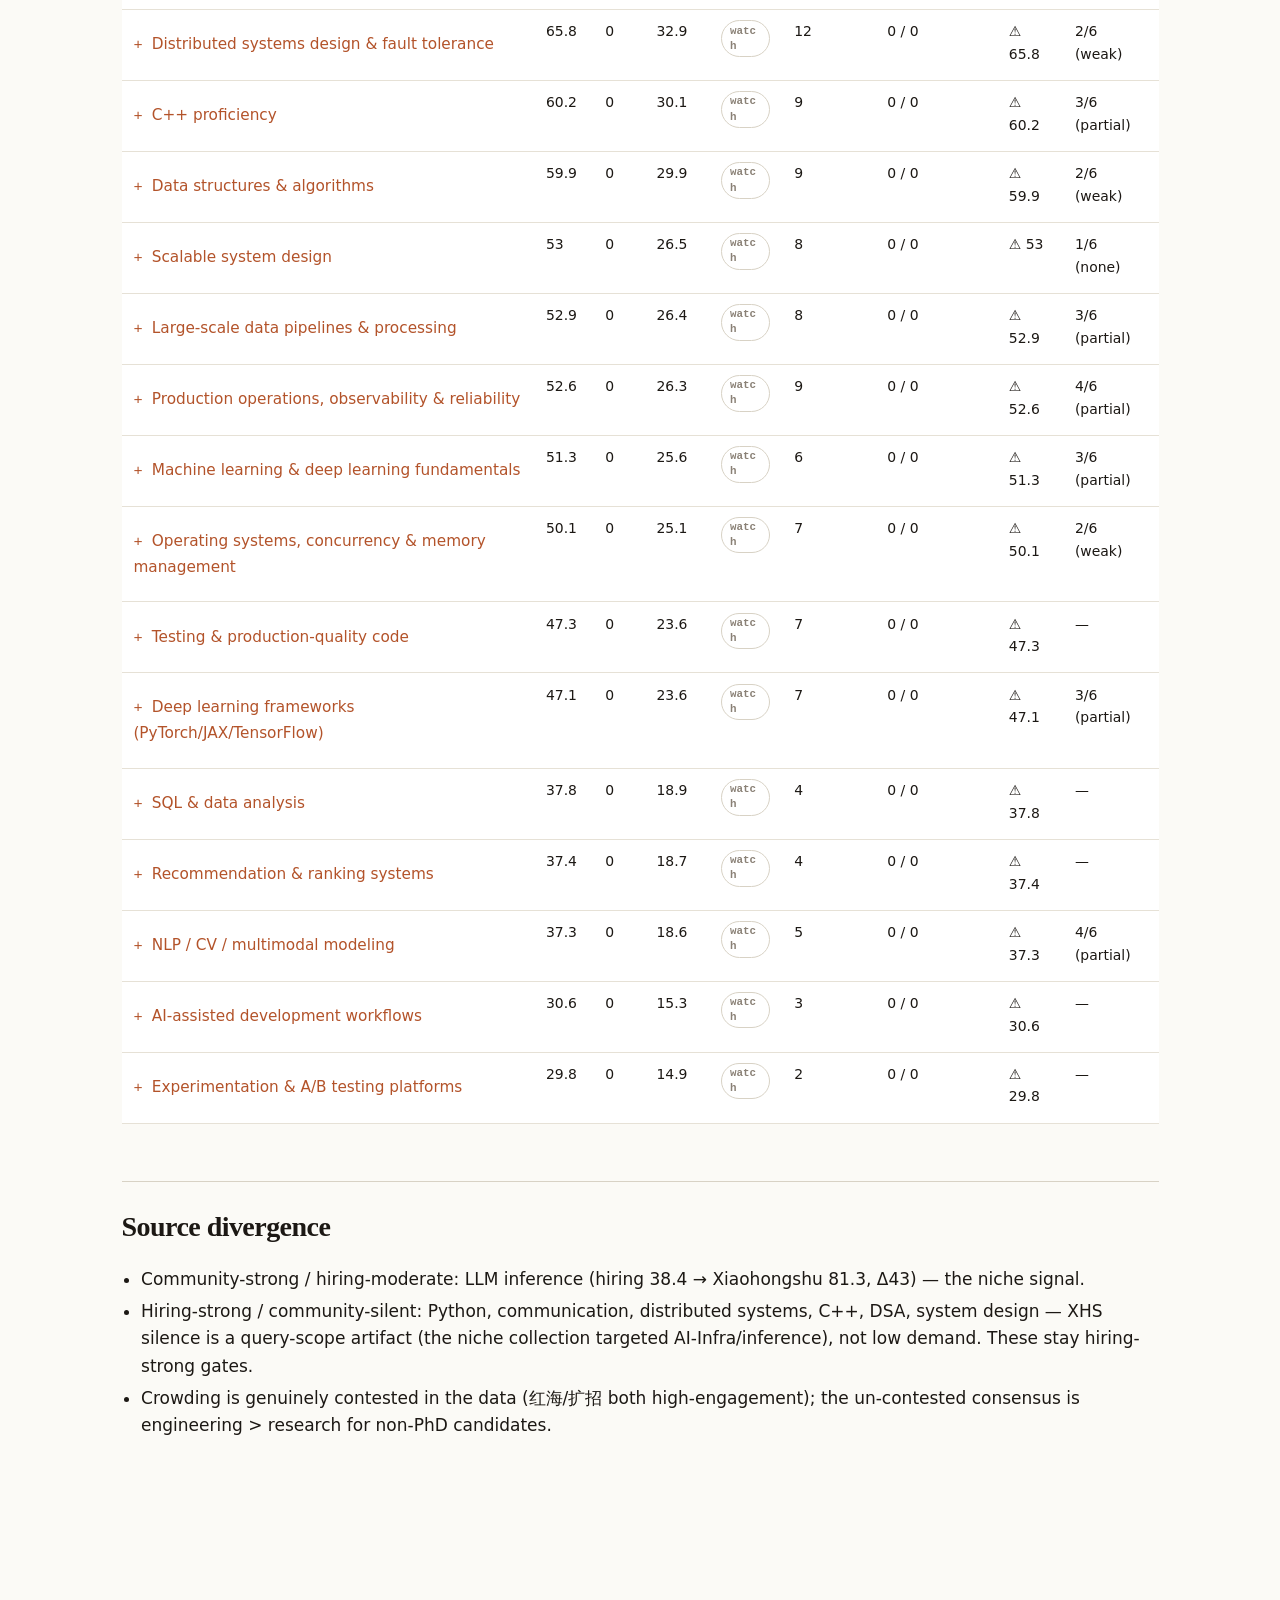
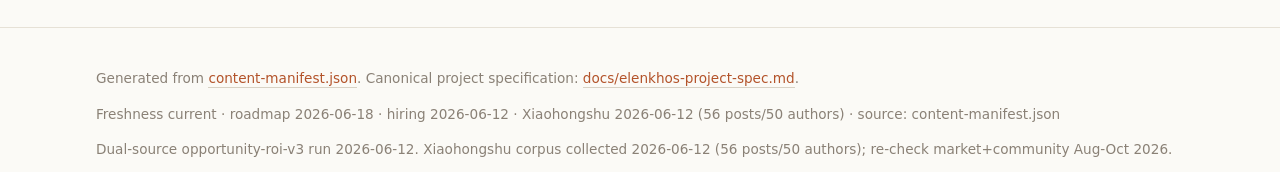
==== commit ef74f951: "Revise site for Mac CPU edge inference plan" ====
--- a/pages/evidence.html
+++ b/pages/evidence.html
@@ -1,8 +1,9 @@
 <!DOCTYPE html>
 <html lang="en"><head>
 <meta charset="utf-8"><meta name="viewport" content="width=device-width, initial-scale=1">
+<link rel="icon" href="data:,">
 <title>Evidence · ElenkhosServe</title><meta name="description" content="Hiring demand and Xiaohongshu practitioner attention, blended 50/50, with the divergence that named the niche.">
-<link rel="stylesheet" href="../styles.css?v=20260617a"></head>
+<link rel="stylesheet" href="../styles.css?v=20260618b"></head>
 <body data-page="evidence">
 <a class="skip-link" href="#main">Skip to content</a>
 <header class="site-header"><div class="header-inner">
@@ -24,5 +25,5 @@
 <footer class="site-footer"><div class="inner">
 <p>Generated from <a href="../content-manifest.json">content-manifest.json</a>. Canonical project specification: <a href="../docs/elenkhos-project-spec.md">docs/elenkhos-project-spec.md</a>.</p>
 </div></footer>
-<script src="../manifest-data.js?v=20260617a"></script><script src="../signals-data.js?v=20260617a"></script><script src="../app.js?v=20260617a"></script>
+<script src="../manifest-data.js?v=20260618b"></script><script src="../signals-data.js?v=20260618b"></script><script src="../app.js?v=20260618b"></script>
 </body></html>
--- a/styles.css
+++ b/styles.css
@@ -79,8 +79,8 @@
 dd { margin: .1rem 0 0; }
 
 /* ---------- chips: quiet, text-first ---------- */
-.chip { display: inline-block; font: 600 .64rem/1.4 var(--mono); letter-spacing: 0; text-transform: none;
-  padding: .12rem .45rem; border: 1px solid var(--rule-2); border-radius: 999px; color: var(--ink-3); background: transparent; white-space: nowrap; vertical-align: middle; }
+.chip { display: inline-block; max-width: 100%; font: 600 .64rem/1.4 var(--mono); letter-spacing: 0; text-transform: none;
+  padding: .12rem .45rem; border: 1px solid var(--rule-2); border-radius: 999px; color: var(--ink-3); background: transparent; white-space: normal; overflow-wrap: anywhere; vertical-align: middle; }
 .chip.status-must_do_now { color: var(--good); border-color: var(--good); }
 .chip.status-selective_now { color: var(--accent); border-color: var(--accent); }
 .chip.status-later { color: var(--warn); border-color: color-mix(in srgb, var(--warn) 50%, var(--rule-2)); }
@@ -212,8 +212,8 @@
 @media (max-width: 640px) {
   :root { font-size: 16px; }
   .header-inner { padding: .7rem 1.1rem; }
-  nav.site-nav { order: 3; width: 100%; overflow-x: auto; padding-bottom: .2rem; }
-  nav.site-nav ul { width: max-content; flex-wrap: nowrap; }
+  nav.site-nav { order: 3; width: 100%; overflow-x: visible; padding-bottom: .2rem; }
+  nav.site-nav ul { width: 100%; flex-wrap: wrap; gap: .1rem .8rem; }
   main { padding: 1.6rem 1.1rem 4rem; }
   h2 { margin-top: 2.2rem; }
   th, td { min-width: 8rem; }
